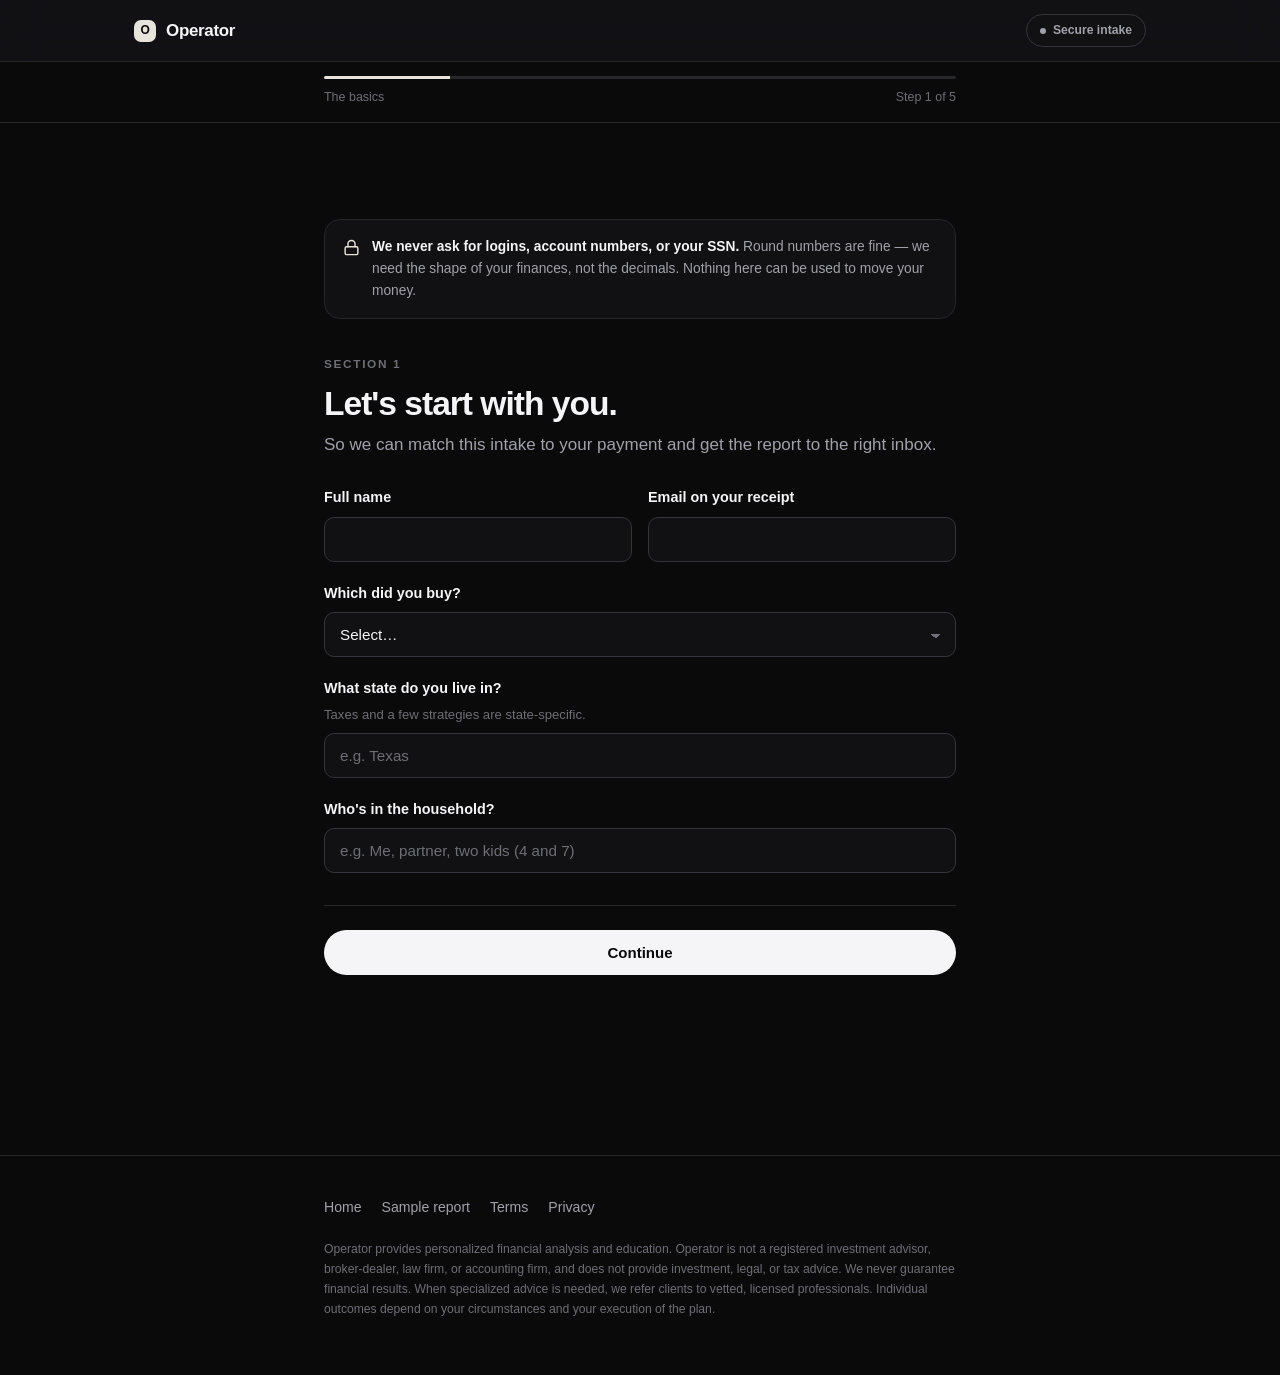
==== intake.html @ d5944fd0 "Add the full money path: checkout, intake, fulfillment template, legal The marketing page could not " ====
<!DOCTYPE html>
<html lang="en">
<head>
<meta charset="UTF-8" />
<meta name="viewport" content="width=device-width, initial-scale=1.0" />
<title>Your Intake — Operator</title>
<meta name="description" content="Step two: tell us your numbers. About 15 minutes, and you never need a login or an account number." />
<meta name="robots" content="noindex" />
<link rel="stylesheet" href="assets/site.css" />
<script src="config.js"></script>
<style>
  .progress { position: sticky; top: 53px; z-index: 40; background: var(--bg); border-bottom: 1px solid var(--border); padding: 14px 0; }
  .progress-inner { max-width: 680px; margin: 0 auto; padding: 0 24px; }
  .progress-track { height: 3px; background: var(--border); border-radius: 2px; overflow: hidden; }
  .progress-fill { height: 100%; background: var(--accent); width: 20%; transition: width 0.3s ease; }
  .progress-label { display: flex; justify-content: space-between; font-size: 0.78rem; color: var(--text-tertiary); margin-top: 9px; }
  .sec { display: none; }
  .sec.active { display: block; animation: fade 0.25s ease; }
  @keyframes fade { from { opacity: 0; transform: translateY(6px); } to { opacity: 1; transform: none; } }
  .sec-head { margin-bottom: 28px; }
  .sec-head h2 { margin: 8px 0 8px; }
  .nav-btns { display: flex; gap: 12px; margin-top: 32px; padding-top: 24px; border-top: 1px solid var(--border); }
  .nav-btns .btn { flex: 1; }
  .safe-note { display: flex; gap: 12px; padding: 16px 18px; background: var(--bg-raised); border: 1px solid var(--border); border-radius: var(--radius-md); font-size: 0.86rem; color: var(--text-secondary); line-height: 1.6; margin-bottom: 30px; }
  .safe-note svg { width: 17px; height: 17px; color: var(--accent); flex-shrink: 0; margin-top: 3px; }
  .money-in { position: relative; }
  .money-in span { position: absolute; left: 15px; top: 50%; transform: translateY(-50%); color: var(--text-tertiary); font-size: 0.95rem; pointer-events: none; }
  .money-in input { padding-left: 30px; }
  .repeat-row { display: grid; gap: 10px; grid-template-columns: 1fr; padding: 16px; border: 1px solid var(--border); border-radius: var(--radius-sm); margin-bottom: 12px; background: var(--bg-raised); }
  @media (min-width: 620px) { .repeat-row { grid-template-columns: 2fr 1fr 1fr 1fr; align-items: end; } }
  .repeat-row label { font-size: 0.76rem; color: var(--text-tertiary); margin-bottom: 5px; }
  .link-btn { background: none; border: 0; color: var(--accent); font-family: inherit; font-size: 0.87rem; cursor: pointer; padding: 6px 0; text-decoration: underline; text-underline-offset: 3px; }
  .done-panel { display: none; text-align: center; padding: 20px 0; }
  .done-panel.show { display: block; }
  .copy-box { text-align: left; background: var(--bg-raised); border: 1px solid var(--border); border-radius: var(--radius-sm); padding: 16px; font-family: ui-monospace, SFMono-Regular, Menlo, monospace; font-size: 0.78rem; color: var(--text-secondary); white-space: pre-wrap; max-height: 260px; overflow-y: auto; margin: 20px 0; line-height: 1.7; }
</style>
</head>
<body>

<nav class="nav">
  <div class="nav-inner">
    <a class="logo" href="index.html"><span class="logo-mark">O</span> <span data-brand>Operator</span></a>
    <span class="tag"><span class="dot"></span> Secure intake</span>
  </div>
</nav>

<div class="progress">
  <div class="progress-inner">
    <div class="progress-track"><div class="progress-fill" id="bar"></div></div>
    <div class="progress-label"><span id="step-name">The basics</span><span id="step-count">Step 1 of 5</span></div>
  </div>
</div>

<div class="page">
<div class="container narrow">

  <div id="form-wrap">
  <div class="safe-note">
    <svg viewBox="0 0 24 24" fill="none" stroke="currentColor" stroke-width="2" stroke-linecap="round" stroke-linejoin="round"><rect x="3" y="11" width="18" height="11" rx="2"/><path d="M7 11V7a5 5 0 0 1 10 0v4"/></svg>
    <div><strong style="color:var(--text)">We never ask for logins, account numbers, or your SSN.</strong> Round numbers are fine — we need the shape of your finances, not the decimals. Nothing here can be used to move your money.</div>
  </div>

  <form id="intake">

    <!-- ========== 1 ========== -->
    <section class="sec active" data-name="The basics">
      <div class="sec-head">
        <span class="eyebrow">Section 1</span>
        <h2>Let's start with you.</h2>
        <p>So we can match this intake to your payment and get the report to the right inbox.</p>
      </div>
      <div class="field-row two">
        <div class="field"><label for="name">Full name</label><input type="text" id="name" name="name" required autocomplete="name" /></div>
        <div class="field"><label for="email">Email on your receipt</label><input type="email" id="email" name="email" required autocomplete="email" /></div>
      </div>
      <div class="field">
        <label for="plan">Which did you buy?</label>
        <select id="plan" name="plan" required>
          <option value="">Select…</option>
          <option value="The Snapshot">The Snapshot</option>
          <option value="The Full Reset">The Full Reset</option>
          <option value="Reset + Review">Reset + Review</option>
        </select>
      </div>
      <div class="field">
        <label for="state">What state do you live in?</label>
        <div class="hint">Taxes and a few strategies are state-specific.</div>
        <input type="text" id="state" name="state" placeholder="e.g. Texas" />
      </div>
      <div class="field">
        <label for="household">Who's in the household?</label>
        <input type="text" id="household" name="household" placeholder="e.g. Me, partner, two kids (4 and 7)" />
      </div>
    </section>

    <!-- ========== 2 ========== -->
    <section class="sec" data-name="Money in">
      <div class="sec-head">
        <span class="eyebrow">Section 2</span>
        <h2>What comes in.</h2>
        <p>Monthly, after taxes — what actually lands in your account.</p>
      </div>
      <div class="field-row two">
        <div class="field">
          <label for="income">Your take-home, per month</label>
          <div class="money-in"><span>$</span><input type="number" id="income" name="income_monthly" min="0" step="50" required /></div>
        </div>
        <div class="field">
          <label for="income2">Partner / second income</label>
          <div class="money-in"><span>$</span><input type="number" id="income2" name="income_partner" min="0" step="50" placeholder="0" /></div>
        </div>
      </div>
      <div class="field">
        <label for="income_other">Anything irregular?</label>
        <div class="hint">Side work, bonuses, commissions, tax refunds, seasonal swings. Roughly how much and how often.</div>
        <textarea id="income_other" name="income_other" placeholder="e.g. ~$4,000 bonus each March; freelance $300–900 some months"></textarea>
      </div>
      <div class="field">
        <label for="income_stability">How steady is it?</label>
        <select id="income_stability" name="income_stability">
          <option value="">Select…</option>
          <option>Same every month — salaried</option>
          <option>Mostly steady, small swings</option>
          <option>Varies a lot month to month</option>
          <option>Unpredictable / between things right now</option>
        </select>
      </div>
    </section>

    <!-- ========== 3 ========== -->
    <section class="sec" data-name="Money out">
      <div class="sec-head">
        <span class="eyebrow">Section 3</span>
        <h2>What goes out.</h2>
        <p>Estimates are fine. If you're unsure, guess high — we'd rather find good news later.</p>
      </div>
      <div class="field-row two">
        <div class="field"><label for="housing">Rent or mortgage</label><div class="money-in"><span>$</span><input type="number" id="housing" name="cost_housing" min="0" step="25" required /></div></div>
        <div class="field"><label for="utilities">Utilities &amp; phone/internet</label><div class="money-in"><span>$</span><input type="number" id="utilities" name="cost_utilities" min="0" step="10" /></div></div>
      </div>
      <div class="field-row two">
        <div class="field"><label for="food">Groceries &amp; eating out</label><div class="money-in"><span>$</span><input type="number" id="food" name="cost_food" min="0" step="25" /></div></div>
        <div class="field"><label for="transport">Car, gas, transit, insurance</label><div class="money-in"><span>$</span><input type="number" id="transport" name="cost_transport" min="0" step="25" /></div></div>
      </div>
      <div class="field-row two">
        <div class="field"><label for="insurance">Health &amp; other insurance</label><div class="money-in"><span>$</span><input type="number" id="insurance" name="cost_insurance" min="0" step="10" /></div></div>
        <div class="field"><label for="childcare">Childcare / tuition / support</label><div class="money-in"><span>$</span><input type="number" id="childcare" name="cost_childcare" min="0" step="25" placeholder="0" /></div></div>
      </div>
      <div class="field">
        <label for="subs">Subscriptions &amp; everything else</label>
        <div class="hint">Streaming, gym, apps, pets, haircuts, gifts — the stuff that quietly adds up.</div>
        <div class="money-in"><span>$</span><input type="number" id="subs" name="cost_other" min="0" step="10" /></div>
      </div>
      <div class="field">
        <label for="leak">Where does money disappear that annoys you?</label>
        <textarea id="leak" name="spending_leak" placeholder="Be honest — this is the most useful answer on the page."></textarea>
      </div>
    </section>

    <!-- ========== 4 ========== -->
    <section class="sec" data-name="What you owe & own">
      <div class="sec-head">
        <span class="eyebrow">Section 4</span>
        <h2>What you owe, and what you've got.</h2>
        <p>The debt list drives your payoff sequence, so take a minute here. Balance and rate are what matter.</p>
      </div>

      <label style="margin-bottom:10px">Debts</label>
      <div class="hint">Credit cards, student loans, car, medical, personal, buy-now-pay-later, money owed to family.</div>
      <div id="debts"></div>
      <button type="button" class="link-btn" id="add-debt">+ Add another debt</button>

      <hr class="divider" />

      <div class="field-row two">
        <div class="field"><label for="cash">Cash in checking + savings</label><div class="money-in"><span>$</span><input type="number" id="cash" name="asset_cash" min="0" step="100" required /></div></div>
        <div class="field"><label for="retirement">Retirement accounts (total)</label><div class="money-in"><span>$</span><input type="number" id="retirement" name="asset_retirement" min="0" step="100" placeholder="0" /></div></div>
      </div>
      <div class="field-row two">
        <div class="field"><label for="invest">Brokerage / crypto / other investments</label><div class="money-in"><span>$</span><input type="number" id="invest" name="asset_invest" min="0" step="100" placeholder="0" /></div></div>
        <div class="field"><label for="property">Home or property equity</label><div class="money-in"><span>$</span><input type="number" id="property" name="asset_property" min="0" step="1000" placeholder="0" /></div></div>
      </div>
      <div class="field">
        <label for="employer_match">Does an employer match retirement contributions?</label>
        <select id="employer_match" name="employer_match">
          <option value="">Select…</option>
          <option>Yes — and I'm getting the full match</option>
          <option>Yes — but I'm not sure I'm getting all of it</option>
          <option>Yes — and I'm not contributing</option>
          <option>No match offered</option>
          <option>I don't know</option>
        </select>
      </div>
      <div class="field">
        <label for="credit">Credit score, if you know it</label>
        <input type="text" id="credit" name="credit_score" placeholder="e.g. 690, or 'no idea'" />
      </div>
    </section>

    <!-- ========== 5 ========== -->
    <section class="sec" data-name="Where you're going">
      <div class="sec-head">
        <span class="eyebrow">Section 5</span>
        <h2>What are we aiming at?</h2>
        <p>This is the part that turns a spreadsheet into a plan. Say more than you think you need to.</p>
      </div>
      <div class="field">
        <label>What's the next 12 months supposed to look like?</label>
        <div class="hint">Pick everything that applies.</div>
        <fieldset>
          <label class="choice"><input type="checkbox" name="goals" value="Get out of debt" /><span>Get out from under the debt</span></label>
          <label class="choice"><input type="checkbox" name="goals" value="Buy a home" /><span>Buy a home</span></label>
          <label class="choice"><input type="checkbox" name="goals" value="Build emergency savings" /><span>Build a real emergency fund</span></label>
          <label class="choice"><input type="checkbox" name="goals" value="Start investing" /><span>Actually start investing</span></label>
          <label class="choice"><input type="checkbox" name="goals" value="Start or grow a business" /><span>Start or grow a business</span></label>
          <label class="choice"><input type="checkbox" name="goals" value="Stop living paycheck to paycheck" /><span>Stop living paycheck to paycheck</span></label>
          <label class="choice"><input type="checkbox" name="goals" value="Raise income" /><span>Raise my income</span></label>
          <label class="choice"><input type="checkbox" name="goals" value="Fix my credit" /><span>Fix my credit</span></label>
        </fieldset>
      </div>
      <div class="field">
        <label for="big_question">If you could get one question answered perfectly, what is it?</label>
        <div class="hint">This becomes the headline of your report.</div>
        <textarea id="big_question" name="big_question" required placeholder="e.g. Should I throw everything at the credit cards or save for a down payment first?"></textarea>
      </div>
      <div class="field">
        <label for="deadline">Anything with a date on it?</label>
        <textarea id="deadline" name="deadlines" placeholder="Lease ends in May, baby due in August, car is dying, promotion decision in Q2…"></textarea>
      </div>
      <div class="field">
        <label for="tried">What have you already tried that didn't stick?</label>
        <textarea id="tried" name="tried" placeholder="Budgeting apps, spreadsheets, consolidation, a advisor who wanted to sell you something…"></textarea>
      </div>
      <div class="field">
        <label for="anything">Anything else we should know?</label>
        <div class="hint">Health situations, family obligations, a business, an inheritance, a divorce, a lawsuit — context changes the plan.</div>
        <textarea id="anything" name="anything_else"></textarea>
      </div>
      <label class="choice" style="margin-top:8px">
        <input type="checkbox" name="consent" required />
        <span>I understand <span data-brand>Operator</span> provides financial analysis and education, not registered investment, legal, or tax advice, and that I'm responsible for my own decisions. <a href="legal.html" target="_blank" style="color:var(--accent)">Terms</a>.</span>
      </label>
    </section>

    <div class="nav-btns">
      <button type="button" class="btn btn-secondary" id="back" style="display:none">Back</button>
      <button type="button" class="btn btn-primary" id="next">Continue</button>
      <button type="submit" class="btn btn-primary" id="submit" style="display:none">Send it in</button>
    </div>
  </form>
  </div>

  <div class="done-panel" id="done">
    <div class="tag accent" style="margin-bottom:20px"><span class="dot"></span> Received</div>
    <h2>That's everything we need.</h2>
    <p style="margin-top:12px" id="done-copy">Your report is in the queue. You'll get it by email — check your spam folder once, just in case.</p>
    <div id="fallback" style="display:none">
      <p class="muted" style="margin-top:24px">Automatic delivery isn't switched on yet, so copy the summary below and email it to <a href="#" id="fallback-email" style="color:var(--accent)"></a>.</p>
      <div class="copy-box" id="summary"></div>
      <button class="btn btn-primary" id="copy-btn" type="button">Copy my answers</button>
    </div>
    <p style="margin-top:28px"><a href="index.html" class="btn btn-secondary">Back to the site</a></p>
  </div>

</div>
</div>

<footer>
  <div class="container narrow">
    <div class="foot-links">
      <a href="index.html">Home</a><a href="sample-report.html">Sample report</a><a href="legal.html">Terms</a><a href="legal.html#privacy">Privacy</a>
    </div>
    <p class="disclaimer" data-disclaimer></p>
  </div>
</footer>

<script src="assets/site.js"></script>
<script>
(function () {
  var cfg = window.OPERATOR_CONFIG || {};
  var secs = Array.prototype.slice.call(document.querySelectorAll(".sec"));
  var i = 0;
  var bar = document.getElementById("bar");
  var back = document.getElementById("back"), next = document.getElementById("next"), submit = document.getElementById("submit");
  var form = document.getElementById("intake");

  /* ---- debt rows ---- */
  var debts = document.getElementById("debts"), n = 0;
  function addDebt() {
    n++;
    var d = document.createElement("div");
    d.className = "repeat-row";
    d.innerHTML =
      '<div><label>What is it?</label><input type="text" name="debt_' + n + '_name" placeholder="Chase card" /></div>' +
      '<div><label>Balance</label><input type="number" name="debt_' + n + '_balance" min="0" step="50" placeholder="0" /></div>' +
      '<div><label>Rate %</label><input type="number" name="debt_' + n + '_rate" min="0" step="0.1" placeholder="0" /></div>' +
      '<div><label>Min / mo</label><input type="number" name="debt_' + n + '_min" min="0" step="5" placeholder="0" /></div>';
    debts.appendChild(d);
  }
  addDebt(); addDebt(); addDebt();
  document.getElementById("add-debt").addEventListener("click", addDebt);

  /* ---- stepper ---- */
  function show(k) {
    secs[i].classList.remove("active");
    i = k;
    secs[i].classList.add("active");
    bar.style.width = ((i + 1) / secs.length * 100) + "%";
    document.getElementById("step-name").textContent = secs[i].getAttribute("data-name");
    document.getElementById("step-count").textContent = "Step " + (i + 1) + " of " + secs.length;
    back.style.display = i === 0 ? "none" : "";
    next.style.display = i === secs.length - 1 ? "none" : "";
    submit.style.display = i === secs.length - 1 ? "" : "none";
    window.scrollTo({ top: 0, behavior: "smooth" });
    save();
  }
  function valid() {
    var ok = true;
    secs[i].querySelectorAll("[required]").forEach(function (el) {
      if (!el.checkValidity()) { if (ok) el.reportValidity(); ok = false; }
    });
    return ok;
  }
  next.addEventListener("click", function () { if (valid()) show(i + 1); });
  back.addEventListener("click", function () { show(i - 1); });
  bar.style.width = (1 / secs.length * 100) + "%";
  document.getElementById("step-count").textContent = "Step 1 of " + secs.length;

  /* ---- don't lose a half-filled intake ---- */
  var KEY = "operator_intake_v1";
  function save() {
    try {
      var o = {};
      new FormData(form).forEach(function (v, k) { o[k] = o[k] ? o[k] + ", " + v : v; });
      localStorage.setItem(KEY, JSON.stringify(o));
    } catch (e) {}
  }
  function restore() {
    try {
      var o = JSON.parse(localStorage.getItem(KEY) || "{}");
      Object.keys(o).forEach(function (k) {
        var el = form.elements[k];
        if (!el) return;
        if (el.type === "checkbox" || el.length) return;
        el.value = o[k];
      });
    } catch (e) {}
  }
  restore();
  form.addEventListener("input", save);

  /* ---- readable summary (fallback + your own inbox) ---- */
  function summarize() {
    var o = {};
    new FormData(form).forEach(function (v, k) { if (v !== "") o[k] = o[k] ? o[k] + ", " + v : v; });
    var lines = ["OPERATOR INTAKE — " + (o.name || "unnamed"), "Submitted " + new Date().toLocaleString(), ""];
    Object.keys(o).forEach(function (k) {
      if (k === "consent") return;
      lines.push(k.replace(/_/g, " ").replace(/\b\w/g, function (c) { return c.toUpperCase(); }) + ": " + o[k]);
    });
    return { text: lines.join("\n"), data: o };
  }

  form.addEventListener("submit", function (e) {
    e.preventDefault();
    if (!valid()) return;
    var s = summarize();
    var endpoint = cfg.intakeFormEndpoint || cfg.emailFormEndpoint;
    submit.disabled = true;
    submit.textContent = "Sending…";

    function finish(sent) {
      try { localStorage.removeItem(KEY); } catch (er) {}
      document.getElementById("form-wrap").style.display = "none";
      document.querySelector(".progress").style.display = "none";
      document.getElementById("done").classList.add("show");
      if (!sent) {
        var mail = cfg.contactEmail || "";
        document.getElementById("fallback").style.display = "block";
        document.getElementById("summary").textContent = s.text;
        var a = document.getElementById("fallback-email");
        a.textContent = mail;
        a.href = "mailto:" + mail + "?subject=" + encodeURIComponent("Operator intake — " + (s.data.name || "")) + "&body=" + encodeURIComponent(s.text);
      } else {
        var t = (cfg.turnaround || {});
        var days = s.data.plan === "The Snapshot" ? (t.snapshot || "2 business days") : (t.fullReset || "5 business days");
        document.getElementById("done-copy").textContent =
          "Your report is being built now. Expect it within " + days + ", by email. Check your spam folder once, just in case.";
      }
      window.scrollTo({ top: 0, behavior: "smooth" });
    }

    if (endpoint) {
      var payload = s.data;
      payload._summary = s.text;
      payload._subject = "Operator intake — " + (s.data.name || "new client");
      fetch(endpoint, {
        method: "POST",
        headers: { "Accept": "application/json", "Content-Type": "application/json" },
        body: JSON.stringify(payload)
      }).then(function (r) { finish(r.ok); }).catch(function () { finish(false); });
    } else {
      finish(false);
    }
  });

  document.getElementById("copy-btn").addEventListener("click", function () {
    var t = document.getElementById("summary").textContent;
    var btn = this;
    function ok() { btn.textContent = "Copied"; setTimeout(function () { btn.textContent = "Copy my answers"; }, 2000); }
    if (navigator.clipboard) { navigator.clipboard.writeText(t).then(ok, ok); }
    else {
      var ta = document.createElement("textarea");
      ta.value = t; document.body.appendChild(ta); ta.select();
      try { document.execCommand("copy"); } catch (e) {}
      document.body.removeChild(ta); ok();
    }
  });
})();
</script>
</body>
</html>
---- assets/site.css ----
/* ============================================================================
   OPERATOR — shared stylesheet for the sub-pages
   (index.html and mvp.html stay self-contained on purpose; these tokens are
   copied from them verbatim so every page reads as one product.)
   ========================================================================== */
:root {
  --bg: #0A0A0B;
  --bg-raised: #111113;
  --bg-card: #16161A;
  --border: #26262B;
  --border-strong: #34343B;
  --text: #F5F5F7;
  --text-secondary: #A1A1AA;
  --text-tertiary: #6E6E76;
  --accent: #E8E4DC;
  --positive: #7FB88A;
  --warn: #D9B86C;
  --radius-lg: 24px;
  --radius-md: 16px;
  --radius-sm: 10px;
  --radius-pill: 999px;
}
* { margin: 0; padding: 0; box-sizing: border-box; }
html { scroll-behavior: smooth; -webkit-text-size-adjust: 100%; }
body {
  background: var(--bg);
  color: var(--text);
  font-family: "Inter", -apple-system, BlinkMacSystemFont, "SF Pro Display", "Segoe UI", Roboto, sans-serif;
  font-size: 17px;
  line-height: 1.6;
  -webkit-font-smoothing: antialiased;
  overflow-x: hidden;
}
::selection { background: var(--accent); color: var(--bg); }
h1, h2, h3, h4 { font-weight: 600; letter-spacing: -0.03em; line-height: 1.15; }
h1 { font-size: clamp(2rem, 6vw, 3.25rem); }
h2 { font-size: clamp(1.5rem, 4vw, 2.1rem); }
h3 { font-size: 1.1rem; }
a { color: inherit; }
p { color: var(--text-secondary); }

.container { width: 100%; max-width: 880px; margin: 0 auto; padding: 0 24px; }
.container.narrow { max-width: 680px; }
.container.wide { max-width: 1060px; }

/* --- nav ------------------------------------------------------------------ */
.nav {
  position: sticky; top: 0; z-index: 50;
  background: rgba(22, 22, 26, 0.72);
  backdrop-filter: blur(20px); -webkit-backdrop-filter: blur(20px);
  border-bottom: 1px solid var(--border);
}
.nav-inner {
  max-width: 1060px; margin: 0 auto; padding: 14px 24px;
  display: flex; align-items: center; justify-content: space-between; gap: 16px;
}
.logo { display: flex; align-items: center; gap: 10px; font-weight: 600; letter-spacing: -0.02em; text-decoration: none; }
.logo-mark {
  width: 22px; height: 22px; border-radius: 7px;
  background: var(--accent); color: var(--bg);
  display: grid; place-items: center; font-size: 12px; font-weight: 700;
}

/* --- buttons -------------------------------------------------------------- */
.btn {
  display: inline-flex; align-items: center; justify-content: center; gap: 8px;
  padding: 13px 26px; border-radius: var(--radius-pill);
  font-size: 0.94rem; font-weight: 550; text-decoration: none;
  border: 1px solid transparent; cursor: pointer; font-family: inherit;
  transition: opacity 0.15s ease, transform 0.1s ease, background 0.15s ease;
}
.btn:active { transform: scale(0.98); }
.btn-primary { background: var(--text); color: var(--bg); }
.btn-primary:hover { opacity: 0.88; }
.btn-secondary { background: transparent; color: var(--text); border-color: var(--border-strong); }
.btn-secondary:hover { background: var(--bg-card); }
.btn-compact { padding: 9px 18px; font-size: 0.86rem; }
.btn:disabled { opacity: 0.45; cursor: not-allowed; }

/* --- surfaces ------------------------------------------------------------- */
.card {
  background: var(--bg-card); border: 1px solid var(--border);
  border-radius: var(--radius-lg); padding: 28px;
}
.card.flush { padding: 0; overflow: hidden; }
.eyebrow {
  display: inline-block; font-size: 0.74rem; font-weight: 600;
  letter-spacing: 0.14em; text-transform: uppercase; color: var(--text-tertiary);
}
.tag {
  display: inline-flex; align-items: center; gap: 7px;
  padding: 6px 13px; border-radius: var(--radius-pill);
  border: 1px solid var(--border-strong); background: var(--bg-raised);
  font-size: 0.76rem; font-weight: 550; color: var(--text-secondary);
}
.tag.accent { border-color: var(--accent); color: var(--accent); }
.tag .dot { width: 6px; height: 6px; border-radius: 50%; background: currentColor; }

.page { padding: clamp(48px, 9vw, 96px) 0 clamp(64px, 10vw, 120px); }
.stack { display: grid; gap: 18px; }
.stack-lg { display: grid; gap: 36px; }
.divider { height: 1px; background: var(--border); border: 0; margin: 36px 0; }
.muted { color: var(--text-tertiary); font-size: 0.86rem; }
.center { text-align: center; }

/* --- forms ---------------------------------------------------------------- */
label { display: block; font-size: 0.9rem; font-weight: 550; color: var(--text); margin-bottom: 7px; }
.hint { font-size: 0.82rem; color: var(--text-tertiary); margin: -2px 0 9px; line-height: 1.5; }
input[type="text"], input[type="email"], input[type="number"], input[type="tel"], select, textarea {
  width: 100%; padding: 13px 15px; font-family: inherit; font-size: 0.95rem;
  background: var(--bg-raised); color: var(--text);
  border: 1px solid var(--border-strong); border-radius: var(--radius-sm);
  transition: border-color 0.15s ease;
}
input:focus, select:focus, textarea:focus { outline: none; border-color: var(--accent); }
input::placeholder, textarea::placeholder { color: var(--text-tertiary); }
textarea { min-height: 96px; resize: vertical; line-height: 1.6; }
select { appearance: none; background-image: linear-gradient(45deg, transparent 50%, var(--text-tertiary) 50%), linear-gradient(135deg, var(--text-tertiary) 50%, transparent 50%); background-position: calc(100% - 19px) 21px, calc(100% - 14px) 21px; background-size: 5px 5px, 5px 5px; background-repeat: no-repeat; }
.field { margin-bottom: 20px; }
.field-row { display: grid; gap: 16px; }
@media (min-width: 620px) { .field-row.two { grid-template-columns: 1fr 1fr; } }
fieldset { border: 0; }
.choice { display: flex; align-items: flex-start; gap: 11px; padding: 12px 14px; border: 1px solid var(--border-strong); border-radius: var(--radius-sm); background: var(--bg-raised); cursor: pointer; margin-bottom: 9px; }
.choice:hover { border-color: var(--text-tertiary); }
.choice input { margin-top: 4px; accent-color: var(--accent); flex-shrink: 0; }
.choice span { font-size: 0.92rem; color: var(--text-secondary); }
.choice input:checked ~ span { color: var(--text); }

/* --- misc ----------------------------------------------------------------- */
.checklist { display: grid; gap: 13px; list-style: none; }
.checklist li { display: flex; gap: 12px; align-items: flex-start; font-size: 0.94rem; color: var(--text-secondary); }
.checklist svg { width: 15px; height: 15px; color: var(--accent); flex-shrink: 0; margin-top: 5px; }
.steps { counter-reset: s; display: grid; gap: 20px; }
.step { display: flex; gap: 16px; align-items: flex-start; }
.step-n {
  flex-shrink: 0; width: 28px; height: 28px; border-radius: 50%;
  border: 1px solid var(--border-strong); background: var(--bg-raised);
  display: grid; place-items: center; font-size: 0.8rem; font-weight: 600; color: var(--text-secondary);
}
.step.done .step-n { background: var(--accent); color: var(--bg); border-color: var(--accent); }

table { width: 100%; border-collapse: collapse; font-size: 0.92rem; }
th, td { text-align: left; padding: 13px 16px; border-bottom: 1px solid var(--border); }
th { font-size: 0.76rem; letter-spacing: 0.1em; text-transform: uppercase; color: var(--text-tertiary); font-weight: 600; }
td { color: var(--text-secondary); }
tr:last-child td { border-bottom: 0; }
.table-scroll { overflow-x: auto; -webkit-overflow-scrolling: touch; }

footer { border-top: 1px solid var(--border); padding: 40px 0 56px; margin-top: 60px; }
.foot-links { display: flex; flex-wrap: wrap; gap: 20px; font-size: 0.88rem; margin-bottom: 20px; }
.foot-links a { color: var(--text-secondary); text-decoration: none; }
.foot-links a:hover { color: var(--text); }
.disclaimer { font-size: 0.76rem; color: var(--text-tertiary); line-height: 1.65; max-width: 780px; }
.copyright { font-size: 0.78rem; color: var(--text-tertiary); margin-top: 18px; }

@media print {
  body { background: #fff; color: #111; }
  .nav, footer, .no-print { display: none !important; }
  .card { border-color: #ddd; background: #fff; page-break-inside: avoid; }
  p, td, .checklist li { color: #333; }
}
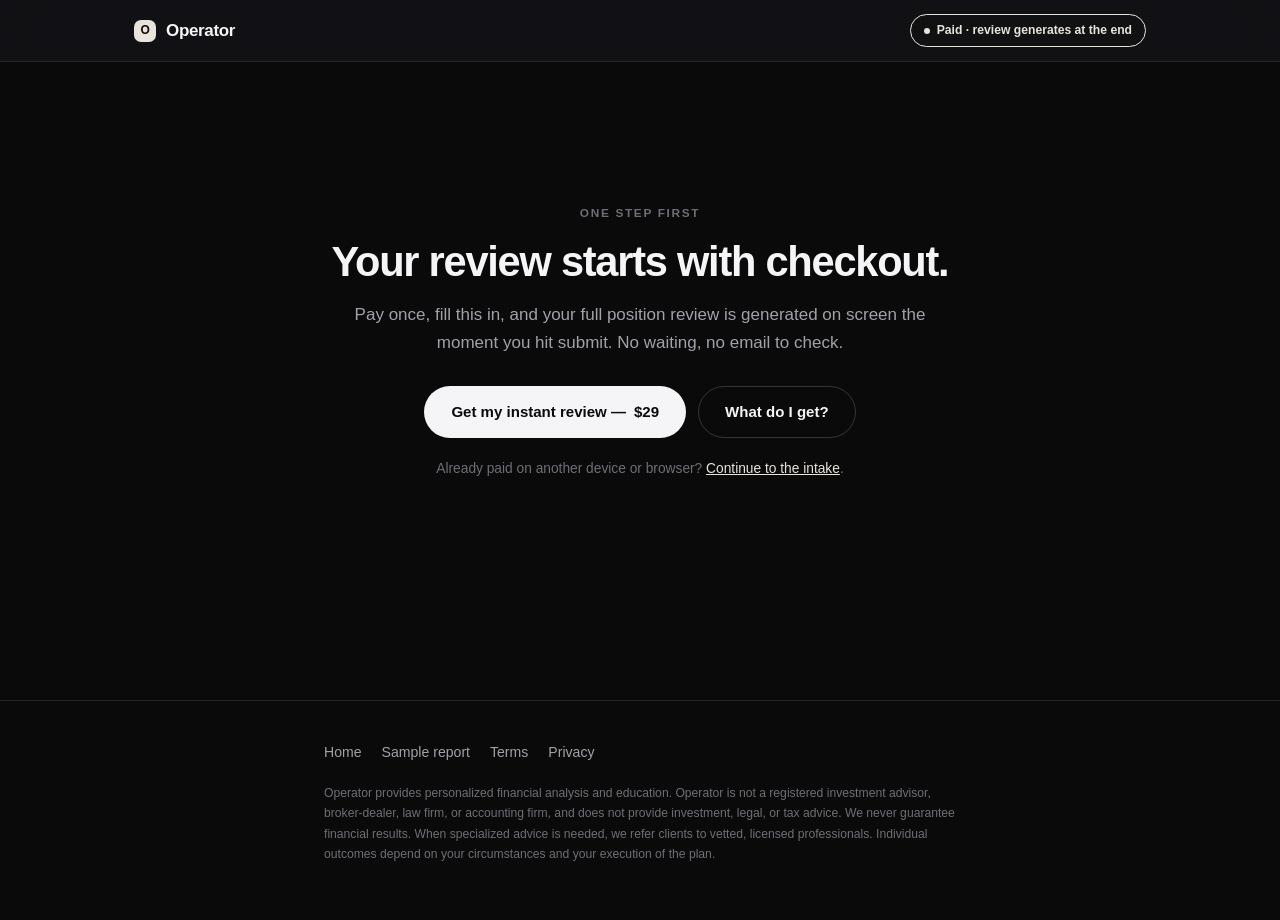
==== commit b6ed3add: "Restructure as pay-first instant review with human-review upgrade Replaces the three-tier "pay, wait" ====
--- a/intake.html
+++ b/intake.html
@@ -4,7 +4,7 @@
 <meta charset="UTF-8" />
 <meta name="viewport" content="width=device-width, initial-scale=1.0" />
 <title>Your Intake — Operator</title>
-<meta name="description" content="Step two: tell us your numbers. About 15 minutes, and you never need a login or an account number." />
+<meta name="description" content="Ten minutes of numbers, and your review is generated the moment you finish." />
 <meta name="robots" content="noindex" />
 <link rel="stylesheet" href="assets/site.css" />
 <script src="config.js"></script>
@@ -40,7 +40,7 @@
 <nav class="nav">
   <div class="nav-inner">
     <a class="logo" href="index.html"><span class="logo-mark">O</span> <span data-brand>Operator</span></a>
-    <span class="tag"><span class="dot"></span> Secure intake</span>
+    <span class="tag accent"><span class="dot"></span> Paid · review generates at the end</span>
   </div>
 </nav>
 
@@ -54,7 +54,23 @@
 <div class="page">
 <div class="container narrow">
 
-  <div id="form-wrap">
+  <!-- Shown when we have no record of a payment in this browser. This is a
+     courtesy gate, not access control — see LAUNCH.md for the server-side
+     verification upgrade. It stops honest confusion, not a determined user. -->
+<div id="paywall" style="display:none">
+  <div class="gate-wrap" style="text-align:center; padding:40px 0">
+    <span class="eyebrow">One step first</span>
+    <h1 style="margin-top:12px; font-size:clamp(1.8rem,5vw,2.6rem)">Your review starts with checkout.</h1>
+    <p style="margin-top:16px">Pay once, fill this in, and your full position review is generated on screen the moment you hit submit. No waiting, no email to check.</p>
+    <div style="display:flex; gap:12px; justify-content:center; flex-wrap:wrap; margin-top:30px">
+      <a href="#" class="btn btn-primary" data-checkout="instant">Get my instant review — <span data-price="instant">$29</span></a>
+      <a href="index.html" class="btn btn-secondary">What do I get?</a>
+    </div>
+    <p class="muted" style="margin-top:20px">Already paid on another device or browser? <a href="#" id="already-paid" style="color:var(--accent)">Continue to the intake</a>.</p>
+  </div>
+</div>
+
+<div id="form-wrap" style="display:none">
   <div class="safe-note">
     <svg viewBox="0 0 24 24" fill="none" stroke="currentColor" stroke-width="2" stroke-linecap="round" stroke-linejoin="round"><rect x="3" y="11" width="18" height="11" rx="2"/><path d="M7 11V7a5 5 0 0 1 10 0v4"/></svg>
     <div><strong style="color:var(--text)">We never ask for logins, account numbers, or your SSN.</strong> Round numbers are fine — we need the shape of your finances, not the decimals. Nothing here can be used to move your money.</div>
@@ -74,15 +90,6 @@
         <div class="field"><label for="email">Email on your receipt</label><input type="email" id="email" name="email" required autocomplete="email" /></div>
       </div>
       <div class="field">
-        <label for="plan">Which did you buy?</label>
-        <select id="plan" name="plan" required>
-          <option value="">Select…</option>
-          <option value="The Snapshot">The Snapshot</option>
-          <option value="The Full Reset">The Full Reset</option>
-          <option value="Reset + Review">Reset + Review</option>
-        </select>
-      </div>
-      <div class="field">
         <label for="state">What state do you live in?</label>
         <div class="hint">Taxes and a few strategies are state-specific.</div>
         <input type="text" id="state" name="state" placeholder="e.g. Texas" />
@@ -103,17 +110,22 @@
       <div class="field-row two">
         <div class="field">
           <label for="income">Your take-home, per month</label>
-          <div class="money-in"><span>$</span><input type="number" id="income" name="income_monthly" min="0" step="50" required /></div>
+          <div class="money-in"><span>$</span><input type="number" id="income" name="income_monthly" min="0" step="any" required /></div>
         </div>
         <div class="field">
           <label for="income2">Partner / second income</label>
-          <div class="money-in"><span>$</span><input type="number" id="income2" name="income_partner" min="0" step="50" placeholder="0" /></div>
+          <div class="money-in"><span>$</span><input type="number" id="income2" name="income_partner" min="0" step="any" placeholder="0" /></div>
         </div>
       </div>
       <div class="field">
         <label for="income_other">Anything irregular?</label>
         <div class="hint">Side work, bonuses, commissions, tax refunds, seasonal swings. Roughly how much and how often.</div>
         <textarea id="income_other" name="income_other" placeholder="e.g. ~$4,000 bonus each March; freelance $300–900 some months"></textarea>
+      </div>
+      <div class="field">
+        <label for="gross">Combined <em>gross</em> household income, per year</label>
+        <div class="hint">Before tax — the number on your offer letter. We need it to check whether you're leaving employer retirement match on the table, which is usually the single most valuable thing in the report.</div>
+        <div class="money-in"><span>$</span><input type="number" id="gross" name="income_gross_annual" min="0" step="any" placeholder="0" /></div>
       </div>
       <div class="field">
         <label for="income_stability">How steady is it?</label>
@@ -135,21 +147,26 @@
         <p>Estimates are fine. If you're unsure, guess high — we'd rather find good news later.</p>
       </div>
       <div class="field-row two">
-        <div class="field"><label for="housing">Rent or mortgage</label><div class="money-in"><span>$</span><input type="number" id="housing" name="cost_housing" min="0" step="25" required /></div></div>
-        <div class="field"><label for="utilities">Utilities &amp; phone/internet</label><div class="money-in"><span>$</span><input type="number" id="utilities" name="cost_utilities" min="0" step="10" /></div></div>
-      </div>
-      <div class="field-row two">
-        <div class="field"><label for="food">Groceries &amp; eating out</label><div class="money-in"><span>$</span><input type="number" id="food" name="cost_food" min="0" step="25" /></div></div>
-        <div class="field"><label for="transport">Car, gas, transit, insurance</label><div class="money-in"><span>$</span><input type="number" id="transport" name="cost_transport" min="0" step="25" /></div></div>
-      </div>
-      <div class="field-row two">
-        <div class="field"><label for="insurance">Health &amp; other insurance</label><div class="money-in"><span>$</span><input type="number" id="insurance" name="cost_insurance" min="0" step="10" /></div></div>
-        <div class="field"><label for="childcare">Childcare / tuition / support</label><div class="money-in"><span>$</span><input type="number" id="childcare" name="cost_childcare" min="0" step="25" placeholder="0" /></div></div>
+        <div class="field"><label for="housing">Rent or mortgage</label><div class="money-in"><span>$</span><input type="number" id="housing" name="cost_housing" min="0" step="any" required /></div></div>
+        <div class="field"><label for="utilities">Utilities &amp; phone/internet</label><div class="money-in"><span>$</span><input type="number" id="utilities" name="cost_utilities" min="0" step="any" /></div></div>
+      </div>
+      <div class="field-row two">
+        <div class="field"><label for="food">Groceries &amp; eating out</label><div class="money-in"><span>$</span><input type="number" id="food" name="cost_food" min="0" step="any" /></div></div>
+        <div class="field"><label for="transport">Car, gas, transit, insurance</label><div class="money-in"><span>$</span><input type="number" id="transport" name="cost_transport" min="0" step="any" /></div></div>
+      </div>
+      <div class="field-row two">
+        <div class="field"><label for="insurance">Health &amp; other insurance</label><div class="money-in"><span>$</span><input type="number" id="insurance" name="cost_insurance" min="0" step="any" /></div></div>
+        <div class="field"><label for="childcare">Childcare / tuition / support</label><div class="money-in"><span>$</span><input type="number" id="childcare" name="cost_childcare" min="0" step="any" placeholder="0" /></div></div>
       </div>
       <div class="field">
         <label for="subs">Subscriptions &amp; everything else</label>
         <div class="hint">Streaming, gym, apps, pets, haircuts, gifts — the stuff that quietly adds up.</div>
-        <div class="money-in"><span>$</span><input type="number" id="subs" name="cost_other" min="0" step="10" /></div>
+        <div class="money-in"><span>$</span><input type="number" id="subs" name="cost_other" min="0" step="any" /></div>
+      </div>
+      <div class="field">
+        <label for="subs_unsure">Of that, how much are you <em>not sure</em> you still use?</label>
+        <div class="hint">Your honest guess at the subscriptions you couldn't name if asked. This one answer is usually the largest single thing we find.</div>
+        <div class="money-in"><span>$</span><input type="number" id="subs_unsure" name="subs_unsure" min="0" step="any" placeholder="0" /></div>
       </div>
       <div class="field">
         <label for="leak">Where does money disappear that annoys you?</label>
@@ -173,23 +190,25 @@
       <hr class="divider" />
 
       <div class="field-row two">
-        <div class="field"><label for="cash">Cash in checking + savings</label><div class="money-in"><span>$</span><input type="number" id="cash" name="asset_cash" min="0" step="100" required /></div></div>
-        <div class="field"><label for="retirement">Retirement accounts (total)</label><div class="money-in"><span>$</span><input type="number" id="retirement" name="asset_retirement" min="0" step="100" placeholder="0" /></div></div>
-      </div>
-      <div class="field-row two">
-        <div class="field"><label for="invest">Brokerage / crypto / other investments</label><div class="money-in"><span>$</span><input type="number" id="invest" name="asset_invest" min="0" step="100" placeholder="0" /></div></div>
-        <div class="field"><label for="property">Home or property equity</label><div class="money-in"><span>$</span><input type="number" id="property" name="asset_property" min="0" step="1000" placeholder="0" /></div></div>
-      </div>
-      <div class="field">
-        <label for="employer_match">Does an employer match retirement contributions?</label>
-        <select id="employer_match" name="employer_match">
-          <option value="">Select…</option>
-          <option>Yes — and I'm getting the full match</option>
-          <option>Yes — but I'm not sure I'm getting all of it</option>
-          <option>Yes — and I'm not contributing</option>
-          <option>No match offered</option>
-          <option>I don't know</option>
-        </select>
+        <div class="field"><label for="cash">Cash in checking + savings</label><div class="money-in"><span>$</span><input type="number" id="cash" name="asset_cash" min="0" step="any" required /></div></div>
+        <div class="field"><label for="retirement">Retirement accounts (total)</label><div class="money-in"><span>$</span><input type="number" id="retirement" name="asset_retirement" min="0" step="any" placeholder="0" /></div></div>
+      </div>
+      <div class="field-row two">
+        <div class="field"><label for="invest">Brokerage / crypto / other investments</label><div class="money-in"><span>$</span><input type="number" id="invest" name="asset_invest" min="0" step="any" placeholder="0" /></div></div>
+        <div class="field"><label for="property">Home or property equity</label><div class="money-in"><span>$</span><input type="number" id="property" name="asset_property" min="0" step="any" placeholder="0" /></div></div>
+      </div>
+      <div class="field">
+        <label>Employer retirement match</label>
+        <div class="hint">Both numbers are on your benefits portal. If there's no match, leave them at 0. Worth two minutes of looking — this is where we most often find free money.</div>
+        <div class="field-row two">
+          <div><label for="contrib" style="font-size:0.8rem;color:var(--text-tertiary)">You contribute (% of pay)</label><input type="number" id="contrib" name="retirement_contrib_pct" min="0" max="100" step="any" placeholder="0" /></div>
+          <div><label for="match" style="font-size:0.8rem;color:var(--text-tertiary)">Employer matches up to (%)</label><input type="number" id="match" name="employer_match_pct" min="0" max="100" step="any" placeholder="0" /></div>
+        </div>
+      </div>
+      <div class="field">
+        <label for="refund">Last year's tax refund</label>
+        <div class="hint">A big refund means you overpaid all year. Leave at 0 if you owed or broke even.</div>
+        <div class="money-in"><span>$</span><input type="number" id="refund" name="tax_refund" min="0" step="any" placeholder="0" /></div>
       </div>
       <div class="field">
         <label for="credit">Credit score, if you know it</label>
@@ -232,6 +251,15 @@
         <textarea id="tried" name="tried" placeholder="Budgeting apps, spreadsheets, consolidation, a advisor who wanted to sell you something…"></textarea>
       </div>
       <div class="field">
+        <label for="has_will">Do you have a will?</label>
+        <select id="has_will" name="has_will">
+          <option value="">Select…</option>
+          <option>Yes</option>
+          <option>No</option>
+          <option>Not sure / it's out of date</option>
+        </select>
+      </div>
+      <div class="field">
         <label for="anything">Anything else we should know?</label>
         <div class="hint">Health situations, family obligations, a business, an inheritance, a divorce, a lawsuit — context changes the plan.</div>
         <textarea id="anything" name="anything_else"></textarea>
@@ -245,7 +273,7 @@
     <div class="nav-btns">
       <button type="button" class="btn btn-secondary" id="back" style="display:none">Back</button>
       <button type="button" class="btn btn-primary" id="next">Continue</button>
-      <button type="submit" class="btn btn-primary" id="submit" style="display:none">Send it in</button>
+      <button type="submit" class="btn btn-primary" id="submit" style="display:none">Generate my review →</button>
     </div>
   </form>
   </div>
@@ -278,29 +306,59 @@
 <script>
 (function () {
   var cfg = window.OPERATOR_CONFIG || {};
+  var KEY = "operator_intake_v2";
+  var PAID = "operator_paid_v1";
+  var form = document.getElementById("intake");
+
+  /* ---------- payment gate ----------
+     thanks.html (Stripe's redirect target) sets the flag. This is a courtesy
+     gate: it keeps people who wandered in from filling out a form they haven't
+     paid for. It is not access control and is not presented as such. */
+  function paid() {
+    try {
+      if (localStorage.getItem(PAID)) return true;
+      if (/[?&](paid|session_id)=/.test(location.search)) {
+        localStorage.setItem(PAID, "1");
+        return true;
+      }
+    } catch (e) { return true; }   // storage blocked: don't strand the client
+    return false;
+  }
+  if (!paid()) {
+    document.getElementById("paywall").style.display = "";
+    document.querySelector(".progress").style.display = "none";
+    document.querySelector(".safe-note").style.display = "none";
+    document.getElementById("already-paid").addEventListener("click", function (e) {
+      e.preventDefault();
+      try { localStorage.setItem(PAID, "1"); } catch (er) {}
+      location.reload();
+    });
+    return;
+  }
+  document.getElementById("form-wrap").style.display = "";
+
+  /* ---------- stepper ---------- */
   var secs = Array.prototype.slice.call(document.querySelectorAll(".sec"));
   var i = 0;
   var bar = document.getElementById("bar");
   var back = document.getElementById("back"), next = document.getElementById("next"), submit = document.getElementById("submit");
-  var form = document.getElementById("intake");
-
-  /* ---- debt rows ---- */
-  var debts = document.getElementById("debts"), n = 0;
+
+  /* ---------- debt rows ---------- */
+  var debtsEl = document.getElementById("debts"), n = 0;
   function addDebt() {
     n++;
     var d = document.createElement("div");
     d.className = "repeat-row";
     d.innerHTML =
-      '<div><label>What is it?</label><input type="text" name="debt_' + n + '_name" placeholder="Chase card" /></div>' +
-      '<div><label>Balance</label><input type="number" name="debt_' + n + '_balance" min="0" step="50" placeholder="0" /></div>' +
-      '<div><label>Rate %</label><input type="number" name="debt_' + n + '_rate" min="0" step="0.1" placeholder="0" /></div>' +
-      '<div><label>Min / mo</label><input type="number" name="debt_' + n + '_min" min="0" step="5" placeholder="0" /></div>';
-    debts.appendChild(d);
+      '<div><label>What is it?</label><input type="text" name="debt_' + n + '_name" placeholder="Visa, car loan, student loan…" /></div>' +
+      '<div><label>Balance</label><input type="number" name="debt_' + n + '_balance" min="0" step="any" placeholder="0" /></div>' +
+      '<div><label>Rate %</label><input type="number" name="debt_' + n + '_rate" min="0" step="any" placeholder="0" /></div>' +
+      '<div><label>Min / mo</label><input type="number" name="debt_' + n + '_min" min="0" step="any" placeholder="0" /></div>';
+    debtsEl.appendChild(d);
   }
   addDebt(); addDebt(); addDebt();
   document.getElementById("add-debt").addEventListener("click", addDebt);
 
-  /* ---- stepper ---- */
   function show(k) {
     secs[i].classList.remove("active");
     i = k;
@@ -326,95 +384,125 @@
   bar.style.width = (1 / secs.length * 100) + "%";
   document.getElementById("step-count").textContent = "Step 1 of " + secs.length;
 
-  /* ---- don't lose a half-filled intake ---- */
-  var KEY = "operator_intake_v1";
+  /* ---------- collect into the shape the engine expects ---------- */
+  function collect() {
+    var o = { debts: [], goals: [] };
+    var raw = {};
+    new FormData(form).forEach(function (v, k) {
+      if (k === "goals") { o.goals.push(v); return; }
+      raw[k] = v;
+    });
+    var byIndex = {};
+    Object.keys(raw).forEach(function (k) {
+      var m = k.match(/^debt_(\d+)_(name|balance|rate|min)$/);
+      if (m) {
+        byIndex[m[1]] = byIndex[m[1]] || {};
+        byIndex[m[1]][m[2]] = raw[k];
+      } else {
+        o[k] = raw[k];
+      }
+    });
+    Object.keys(byIndex).forEach(function (idx) {
+      var d = byIndex[idx];
+      if (parseFloat(d.balance) > 0) {
+        o.debts.push({
+          name: (d.name || "").trim() || "Unnamed debt",
+          balance: d.balance, rate: d.rate, min: d.min
+        });
+      }
+    });
+    return o;
+  }
+
   function save() {
-    try {
-      var o = {};
-      new FormData(form).forEach(function (v, k) { o[k] = o[k] ? o[k] + ", " + v : v; });
-      localStorage.setItem(KEY, JSON.stringify(o));
-    } catch (e) {}
+    try { localStorage.setItem(KEY, JSON.stringify(collect())); } catch (e) {}
   }
   function restore() {
     try {
       var o = JSON.parse(localStorage.getItem(KEY) || "{}");
       Object.keys(o).forEach(function (k) {
+        if (k === "debts" || k === "goals") return;
         var el = form.elements[k];
-        if (!el) return;
-        if (el.type === "checkbox" || el.length) return;
+        if (!el || el.type === "checkbox" || el.length) return;
         el.value = o[k];
       });
+      (o.debts || []).forEach(function (d, idx) {
+        while (idx + 1 > n) addDebt();
+        ["name", "balance", "rate", "min"].forEach(function (f) {
+          var el = form.elements["debt_" + (idx + 1) + "_" + f];
+          if (el) el.value = d[f];
+        });
+      });
+      (o.goals || []).forEach(function (g) {
+        form.querySelectorAll('input[name="goals"]').forEach(function (el) { if (el.value === g) el.checked = true; });
+      });
     } catch (e) {}
   }
   restore();
   form.addEventListener("input", save);
 
-  /* ---- readable summary (fallback + your own inbox) ---- */
-  function summarize() {
-    var o = {};
-    new FormData(form).forEach(function (v, k) { if (v !== "") o[k] = o[k] ? o[k] + ", " + v : v; });
+  /* ---------- a readable copy for the operator's own inbox ---------- */
+  function summarize(o) {
     var lines = ["OPERATOR INTAKE — " + (o.name || "unnamed"), "Submitted " + new Date().toLocaleString(), ""];
     Object.keys(o).forEach(function (k) {
-      if (k === "consent") return;
+      if (k === "consent" || k === "debts" || k === "goals" || o[k] === "") return;
       lines.push(k.replace(/_/g, " ").replace(/\b\w/g, function (c) { return c.toUpperCase(); }) + ": " + o[k]);
     });
-    return { text: lines.join("\n"), data: o };
+    if (o.goals.length) lines.push("Goals: " + o.goals.join(", "));
+    if (o.debts.length) {
+      lines.push("", "Debts:");
+      o.debts.forEach(function (d) {
+        lines.push("  - " + d.name + ": $" + d.balance + " @ " + (d.rate || 0) + "%, min $" + (d.min || 0));
+      });
+    }
+    return lines.join("\n");
+  }
+
+  /* ---------- submit → save → straight to the generated review ---------- */
+  /* Jump back to whichever section holds the first invalid field and say so.
+     Without this, a bad value in a collapsed section makes the submit button
+     do nothing at all — the browser cannot focus a hidden control to complain,
+     so the client just clicks and clicks. */
+  function validateAll() {
+    if (form.checkValidity()) return true;
+    var bad = null;
+    form.querySelectorAll("input, select, textarea").forEach(function (el) {
+      if (!bad && !el.checkValidity()) bad = el;
+    });
+    if (!bad) return true;
+    var sec = bad.closest(".sec");
+    var idx = secs.indexOf(sec);
+    if (idx >= 0 && idx !== i) show(idx);
+    setTimeout(function () { bad.focus(); bad.reportValidity(); }, 60);
+    return false;
   }
 
   form.addEventListener("submit", function (e) {
     e.preventDefault();
-    if (!valid()) return;
-    var s = summarize();
+    if (!valid() || !validateAll()) return;
+    var o = collect();
+    submit.disabled = true;
+    submit.textContent = "Building your review…";
+
+    try { localStorage.setItem(KEY, JSON.stringify(o)); } catch (er) {}
+
+    // Send a copy to the operator so the human-review upgrade has the intake
+    // on file. Fire and forget — the client's report never waits on this.
     var endpoint = cfg.intakeFormEndpoint || cfg.emailFormEndpoint;
-    submit.disabled = true;
-    submit.textContent = "Sending…";
-
-    function finish(sent) {
-      try { localStorage.removeItem(KEY); } catch (er) {}
-      document.getElementById("form-wrap").style.display = "none";
-      document.querySelector(".progress").style.display = "none";
-      document.getElementById("done").classList.add("show");
-      if (!sent) {
-        var mail = cfg.contactEmail || "";
-        document.getElementById("fallback").style.display = "block";
-        document.getElementById("summary").textContent = s.text;
-        var a = document.getElementById("fallback-email");
-        a.textContent = mail;
-        a.href = "mailto:" + mail + "?subject=" + encodeURIComponent("Operator intake — " + (s.data.name || "")) + "&body=" + encodeURIComponent(s.text);
-      } else {
-        var t = (cfg.turnaround || {});
-        var days = s.data.plan === "The Snapshot" ? (t.snapshot || "2 business days") : (t.fullReset || "5 business days");
-        document.getElementById("done-copy").textContent =
-          "Your report is being built now. Expect it within " + days + ", by email. Check your spam folder once, just in case.";
-      }
-      window.scrollTo({ top: 0, behavior: "smooth" });
+    if (endpoint) {
+      try {
+        var payload = JSON.parse(JSON.stringify(o));
+        payload._summary = summarize(o);
+        payload._subject = "Operator intake — " + (o.name || "new client");
+        fetch(endpoint, {
+          method: "POST",
+          headers: { "Accept": "application/json", "Content-Type": "application/json" },
+          body: JSON.stringify(payload)
+        }).catch(function () {});
+      } catch (er) {}
     }
 
-    if (endpoint) {
-      var payload = s.data;
-      payload._summary = s.text;
-      payload._subject = "Operator intake — " + (s.data.name || "new client");
-      fetch(endpoint, {
-        method: "POST",
-        headers: { "Accept": "application/json", "Content-Type": "application/json" },
-        body: JSON.stringify(payload)
-      }).then(function (r) { finish(r.ok); }).catch(function () { finish(false); });
-    } else {
-      finish(false);
-    }
-  });
-
-  document.getElementById("copy-btn").addEventListener("click", function () {
-    var t = document.getElementById("summary").textContent;
-    var btn = this;
-    function ok() { btn.textContent = "Copied"; setTimeout(function () { btn.textContent = "Copy my answers"; }, 2000); }
-    if (navigator.clipboard) { navigator.clipboard.writeText(t).then(ok, ok); }
-    else {
-      var ta = document.createElement("textarea");
-      ta.value = t; document.body.appendChild(ta); ta.select();
-      try { document.execCommand("copy"); } catch (e) {}
-      document.body.removeChild(ta); ok();
-    }
+    setTimeout(function () { location.href = "report.html"; }, 350);
   });
 })();
 </script>
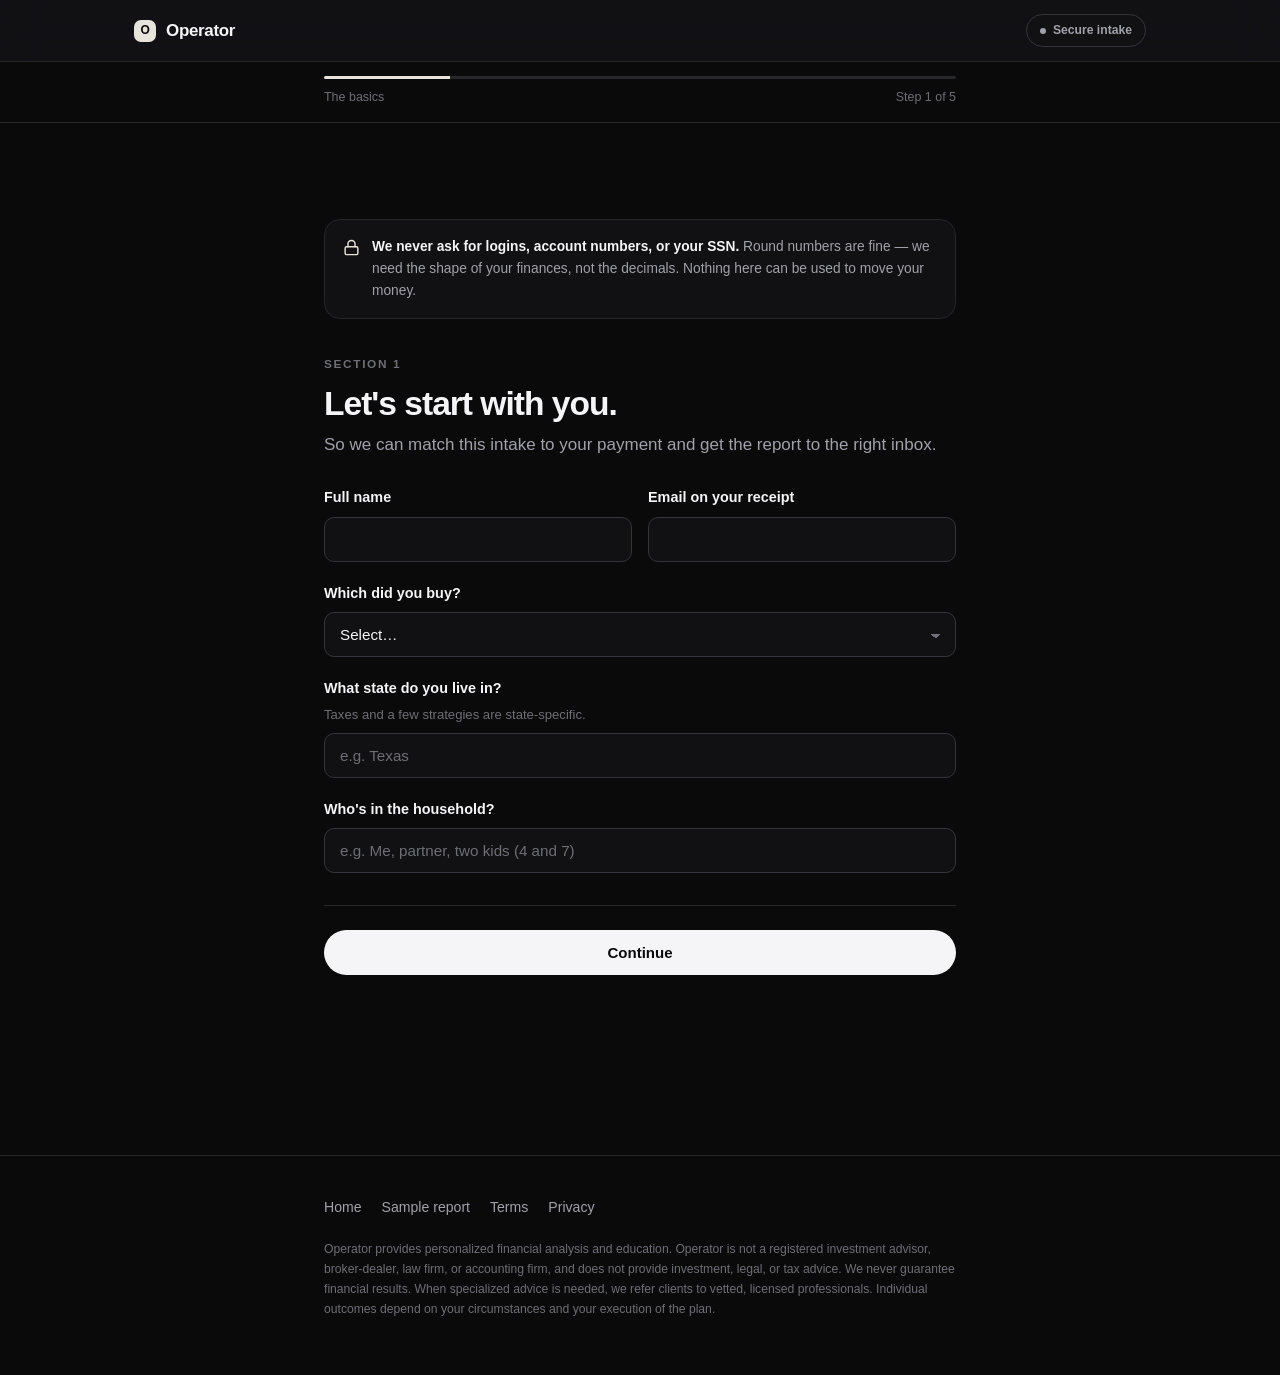
==== commit f8820a94: "Revert to the three-tier human-report model Reverts b6ed3ad. Back to $149 Snapshot / $349 Full Reset" ====
--- a/intake.html
+++ b/intake.html
@@ -4,7 +4,7 @@
 <meta charset="UTF-8" />
 <meta name="viewport" content="width=device-width, initial-scale=1.0" />
 <title>Your Intake — Operator</title>
-<meta name="description" content="Ten minutes of numbers, and your review is generated the moment you finish." />
+<meta name="description" content="Step two: tell us your numbers. About 15 minutes, and you never need a login or an account number." />
 <meta name="robots" content="noindex" />
 <link rel="stylesheet" href="assets/site.css" />
 <script src="config.js"></script>
@@ -40,7 +40,7 @@
 <nav class="nav">
   <div class="nav-inner">
     <a class="logo" href="index.html"><span class="logo-mark">O</span> <span data-brand>Operator</span></a>
-    <span class="tag accent"><span class="dot"></span> Paid · review generates at the end</span>
+    <span class="tag"><span class="dot"></span> Secure intake</span>
   </div>
 </nav>
 
@@ -54,29 +54,17 @@
 <div class="page">
 <div class="container narrow">
 
-  <!-- Shown when we have no record of a payment in this browser. This is a
-     courtesy gate, not access control — see LAUNCH.md for the server-side
-     verification upgrade. It stops honest confusion, not a determined user. -->
-<div id="paywall" style="display:none">
-  <div class="gate-wrap" style="text-align:center; padding:40px 0">
-    <span class="eyebrow">One step first</span>
-    <h1 style="margin-top:12px; font-size:clamp(1.8rem,5vw,2.6rem)">Your review starts with checkout.</h1>
-    <p style="margin-top:16px">Pay once, fill this in, and your full position review is generated on screen the moment you hit submit. No waiting, no email to check.</p>
-    <div style="display:flex; gap:12px; justify-content:center; flex-wrap:wrap; margin-top:30px">
-      <a href="#" class="btn btn-primary" data-checkout="instant">Get my instant review — <span data-price="instant">$29</span></a>
-      <a href="index.html" class="btn btn-secondary">What do I get?</a>
-    </div>
-    <p class="muted" style="margin-top:20px">Already paid on another device or browser? <a href="#" id="already-paid" style="color:var(--accent)">Continue to the intake</a>.</p>
-  </div>
-</div>
-
-<div id="form-wrap" style="display:none">
+  <div id="form-wrap">
   <div class="safe-note">
     <svg viewBox="0 0 24 24" fill="none" stroke="currentColor" stroke-width="2" stroke-linecap="round" stroke-linejoin="round"><rect x="3" y="11" width="18" height="11" rx="2"/><path d="M7 11V7a5 5 0 0 1 10 0v4"/></svg>
     <div><strong style="color:var(--text)">We never ask for logins, account numbers, or your SSN.</strong> Round numbers are fine — we need the shape of your finances, not the decimals. Nothing here can be used to move your money.</div>
   </div>
 
-  <form id="intake">
+  <!-- novalidate is deliberate: with native validation on, the browser refuses
+     to dispatch `submit` for an invalid form, so it never reaches our handler
+     and a bad field in a collapsed section fails in total silence. We validate
+     in JS instead, where we can reopen the right section and explain. -->
+  <form id="intake" novalidate>
 
     <!-- ========== 1 ========== -->
     <section class="sec active" data-name="The basics">
@@ -88,6 +76,15 @@
       <div class="field-row two">
         <div class="field"><label for="name">Full name</label><input type="text" id="name" name="name" required autocomplete="name" /></div>
         <div class="field"><label for="email">Email on your receipt</label><input type="email" id="email" name="email" required autocomplete="email" /></div>
+      </div>
+      <div class="field">
+        <label for="plan">Which did you buy?</label>
+        <select id="plan" name="plan" required>
+          <option value="">Select…</option>
+          <option value="The Snapshot">The Snapshot</option>
+          <option value="The Full Reset">The Full Reset</option>
+          <option value="Reset + Review">Reset + Review</option>
+        </select>
       </div>
       <div class="field">
         <label for="state">What state do you live in?</label>
@@ -123,11 +120,6 @@
         <textarea id="income_other" name="income_other" placeholder="e.g. ~$4,000 bonus each March; freelance $300–900 some months"></textarea>
       </div>
       <div class="field">
-        <label for="gross">Combined <em>gross</em> household income, per year</label>
-        <div class="hint">Before tax — the number on your offer letter. We need it to check whether you're leaving employer retirement match on the table, which is usually the single most valuable thing in the report.</div>
-        <div class="money-in"><span>$</span><input type="number" id="gross" name="income_gross_annual" min="0" step="any" placeholder="0" /></div>
-      </div>
-      <div class="field">
         <label for="income_stability">How steady is it?</label>
         <select id="income_stability" name="income_stability">
           <option value="">Select…</option>
@@ -164,11 +156,6 @@
         <div class="money-in"><span>$</span><input type="number" id="subs" name="cost_other" min="0" step="any" /></div>
       </div>
       <div class="field">
-        <label for="subs_unsure">Of that, how much are you <em>not sure</em> you still use?</label>
-        <div class="hint">Your honest guess at the subscriptions you couldn't name if asked. This one answer is usually the largest single thing we find.</div>
-        <div class="money-in"><span>$</span><input type="number" id="subs_unsure" name="subs_unsure" min="0" step="any" placeholder="0" /></div>
-      </div>
-      <div class="field">
         <label for="leak">Where does money disappear that annoys you?</label>
         <textarea id="leak" name="spending_leak" placeholder="Be honest — this is the most useful answer on the page."></textarea>
       </div>
@@ -198,17 +185,15 @@
         <div class="field"><label for="property">Home or property equity</label><div class="money-in"><span>$</span><input type="number" id="property" name="asset_property" min="0" step="any" placeholder="0" /></div></div>
       </div>
       <div class="field">
-        <label>Employer retirement match</label>
-        <div class="hint">Both numbers are on your benefits portal. If there's no match, leave them at 0. Worth two minutes of looking — this is where we most often find free money.</div>
-        <div class="field-row two">
-          <div><label for="contrib" style="font-size:0.8rem;color:var(--text-tertiary)">You contribute (% of pay)</label><input type="number" id="contrib" name="retirement_contrib_pct" min="0" max="100" step="any" placeholder="0" /></div>
-          <div><label for="match" style="font-size:0.8rem;color:var(--text-tertiary)">Employer matches up to (%)</label><input type="number" id="match" name="employer_match_pct" min="0" max="100" step="any" placeholder="0" /></div>
-        </div>
-      </div>
-      <div class="field">
-        <label for="refund">Last year's tax refund</label>
-        <div class="hint">A big refund means you overpaid all year. Leave at 0 if you owed or broke even.</div>
-        <div class="money-in"><span>$</span><input type="number" id="refund" name="tax_refund" min="0" step="any" placeholder="0" /></div>
+        <label for="employer_match">Does an employer match retirement contributions?</label>
+        <select id="employer_match" name="employer_match">
+          <option value="">Select…</option>
+          <option>Yes — and I'm getting the full match</option>
+          <option>Yes — but I'm not sure I'm getting all of it</option>
+          <option>Yes — and I'm not contributing</option>
+          <option>No match offered</option>
+          <option>I don't know</option>
+        </select>
       </div>
       <div class="field">
         <label for="credit">Credit score, if you know it</label>
@@ -251,15 +236,6 @@
         <textarea id="tried" name="tried" placeholder="Budgeting apps, spreadsheets, consolidation, a advisor who wanted to sell you something…"></textarea>
       </div>
       <div class="field">
-        <label for="has_will">Do you have a will?</label>
-        <select id="has_will" name="has_will">
-          <option value="">Select…</option>
-          <option>Yes</option>
-          <option>No</option>
-          <option>Not sure / it's out of date</option>
-        </select>
-      </div>
-      <div class="field">
         <label for="anything">Anything else we should know?</label>
         <div class="hint">Health situations, family obligations, a business, an inheritance, a divorce, a lawsuit — context changes the plan.</div>
         <textarea id="anything" name="anything_else"></textarea>
@@ -273,7 +249,7 @@
     <div class="nav-btns">
       <button type="button" class="btn btn-secondary" id="back" style="display:none">Back</button>
       <button type="button" class="btn btn-primary" id="next">Continue</button>
-      <button type="submit" class="btn btn-primary" id="submit" style="display:none">Generate my review →</button>
+      <button type="submit" class="btn btn-primary" id="submit" style="display:none">Send it in</button>
     </div>
   </form>
   </div>
@@ -306,59 +282,29 @@
 <script>
 (function () {
   var cfg = window.OPERATOR_CONFIG || {};
-  var KEY = "operator_intake_v2";
-  var PAID = "operator_paid_v1";
-  var form = document.getElementById("intake");
-
-  /* ---------- payment gate ----------
-     thanks.html (Stripe's redirect target) sets the flag. This is a courtesy
-     gate: it keeps people who wandered in from filling out a form they haven't
-     paid for. It is not access control and is not presented as such. */
-  function paid() {
-    try {
-      if (localStorage.getItem(PAID)) return true;
-      if (/[?&](paid|session_id)=/.test(location.search)) {
-        localStorage.setItem(PAID, "1");
-        return true;
-      }
-    } catch (e) { return true; }   // storage blocked: don't strand the client
-    return false;
-  }
-  if (!paid()) {
-    document.getElementById("paywall").style.display = "";
-    document.querySelector(".progress").style.display = "none";
-    document.querySelector(".safe-note").style.display = "none";
-    document.getElementById("already-paid").addEventListener("click", function (e) {
-      e.preventDefault();
-      try { localStorage.setItem(PAID, "1"); } catch (er) {}
-      location.reload();
-    });
-    return;
-  }
-  document.getElementById("form-wrap").style.display = "";
-
-  /* ---------- stepper ---------- */
   var secs = Array.prototype.slice.call(document.querySelectorAll(".sec"));
   var i = 0;
   var bar = document.getElementById("bar");
   var back = document.getElementById("back"), next = document.getElementById("next"), submit = document.getElementById("submit");
-
-  /* ---------- debt rows ---------- */
-  var debtsEl = document.getElementById("debts"), n = 0;
+  var form = document.getElementById("intake");
+
+  /* ---- debt rows ---- */
+  var debts = document.getElementById("debts"), n = 0;
   function addDebt() {
     n++;
     var d = document.createElement("div");
     d.className = "repeat-row";
     d.innerHTML =
-      '<div><label>What is it?</label><input type="text" name="debt_' + n + '_name" placeholder="Visa, car loan, student loan…" /></div>' +
+      '<div><label>What is it?</label><input type="text" name="debt_' + n + '_name" placeholder="Chase card" /></div>' +
       '<div><label>Balance</label><input type="number" name="debt_' + n + '_balance" min="0" step="any" placeholder="0" /></div>' +
       '<div><label>Rate %</label><input type="number" name="debt_' + n + '_rate" min="0" step="any" placeholder="0" /></div>' +
       '<div><label>Min / mo</label><input type="number" name="debt_' + n + '_min" min="0" step="any" placeholder="0" /></div>';
-    debtsEl.appendChild(d);
+    debts.appendChild(d);
   }
   addDebt(); addDebt(); addDebt();
   document.getElementById("add-debt").addEventListener("click", addDebt);
 
+  /* ---- stepper ---- */
   function show(k) {
     secs[i].classList.remove("active");
     i = k;
@@ -384,85 +330,45 @@
   bar.style.width = (1 / secs.length * 100) + "%";
   document.getElementById("step-count").textContent = "Step 1 of " + secs.length;
 
-  /* ---------- collect into the shape the engine expects ---------- */
-  function collect() {
-    var o = { debts: [], goals: [] };
-    var raw = {};
-    new FormData(form).forEach(function (v, k) {
-      if (k === "goals") { o.goals.push(v); return; }
-      raw[k] = v;
-    });
-    var byIndex = {};
-    Object.keys(raw).forEach(function (k) {
-      var m = k.match(/^debt_(\d+)_(name|balance|rate|min)$/);
-      if (m) {
-        byIndex[m[1]] = byIndex[m[1]] || {};
-        byIndex[m[1]][m[2]] = raw[k];
-      } else {
-        o[k] = raw[k];
-      }
-    });
-    Object.keys(byIndex).forEach(function (idx) {
-      var d = byIndex[idx];
-      if (parseFloat(d.balance) > 0) {
-        o.debts.push({
-          name: (d.name || "").trim() || "Unnamed debt",
-          balance: d.balance, rate: d.rate, min: d.min
-        });
-      }
-    });
-    return o;
-  }
-
+  /* ---- don't lose a half-filled intake ---- */
+  var KEY = "operator_intake_v1";
   function save() {
-    try { localStorage.setItem(KEY, JSON.stringify(collect())); } catch (e) {}
+    try {
+      var o = {};
+      new FormData(form).forEach(function (v, k) { o[k] = o[k] ? o[k] + ", " + v : v; });
+      localStorage.setItem(KEY, JSON.stringify(o));
+    } catch (e) {}
   }
   function restore() {
     try {
       var o = JSON.parse(localStorage.getItem(KEY) || "{}");
       Object.keys(o).forEach(function (k) {
-        if (k === "debts" || k === "goals") return;
         var el = form.elements[k];
-        if (!el || el.type === "checkbox" || el.length) return;
+        if (!el) return;
+        if (el.type === "checkbox" || el.length) return;
         el.value = o[k];
       });
-      (o.debts || []).forEach(function (d, idx) {
-        while (idx + 1 > n) addDebt();
-        ["name", "balance", "rate", "min"].forEach(function (f) {
-          var el = form.elements["debt_" + (idx + 1) + "_" + f];
-          if (el) el.value = d[f];
-        });
-      });
-      (o.goals || []).forEach(function (g) {
-        form.querySelectorAll('input[name="goals"]').forEach(function (el) { if (el.value === g) el.checked = true; });
-      });
     } catch (e) {}
   }
   restore();
   form.addEventListener("input", save);
 
-  /* ---------- a readable copy for the operator's own inbox ---------- */
-  function summarize(o) {
+  /* ---- readable summary (fallback + your own inbox) ---- */
+  function summarize() {
+    var o = {};
+    new FormData(form).forEach(function (v, k) { if (v !== "") o[k] = o[k] ? o[k] + ", " + v : v; });
     var lines = ["OPERATOR INTAKE — " + (o.name || "unnamed"), "Submitted " + new Date().toLocaleString(), ""];
     Object.keys(o).forEach(function (k) {
-      if (k === "consent" || k === "debts" || k === "goals" || o[k] === "") return;
+      if (k === "consent") return;
       lines.push(k.replace(/_/g, " ").replace(/\b\w/g, function (c) { return c.toUpperCase(); }) + ": " + o[k]);
     });
-    if (o.goals.length) lines.push("Goals: " + o.goals.join(", "));
-    if (o.debts.length) {
-      lines.push("", "Debts:");
-      o.debts.forEach(function (d) {
-        lines.push("  - " + d.name + ": $" + d.balance + " @ " + (d.rate || 0) + "%, min $" + (d.min || 0));
-      });
-    }
-    return lines.join("\n");
-  }
-
-  /* ---------- submit → save → straight to the generated review ---------- */
-  /* Jump back to whichever section holds the first invalid field and say so.
-     Without this, a bad value in a collapsed section makes the submit button
-     do nothing at all — the browser cannot focus a hidden control to complain,
-     so the client just clicks and clicks. */
+    return { text: lines.join("\n"), data: o };
+  }
+
+  /* A required or malformed field in a COLLAPSED section cannot be focused by
+     the browser, so native validation blocks the submit and shows the client
+     nothing at all — they click and click with no explanation. Walk the whole
+     form, jump back to the offending section, and say what's wrong. */
   function validateAll() {
     if (form.checkValidity()) return true;
     var bad = null;
@@ -470,8 +376,7 @@
       if (!bad && !el.checkValidity()) bad = el;
     });
     if (!bad) return true;
-    var sec = bad.closest(".sec");
-    var idx = secs.indexOf(sec);
+    var idx = secs.indexOf(bad.closest(".sec"));
     if (idx >= 0 && idx !== i) show(idx);
     setTimeout(function () { bad.focus(); bad.reportValidity(); }, 60);
     return false;
@@ -480,29 +385,57 @@
   form.addEventListener("submit", function (e) {
     e.preventDefault();
     if (!valid() || !validateAll()) return;
-    var o = collect();
+    var s = summarize();
+    var endpoint = cfg.intakeFormEndpoint || cfg.emailFormEndpoint;
     submit.disabled = true;
-    submit.textContent = "Building your review…";
-
-    try { localStorage.setItem(KEY, JSON.stringify(o)); } catch (er) {}
-
-    // Send a copy to the operator so the human-review upgrade has the intake
-    // on file. Fire and forget — the client's report never waits on this.
-    var endpoint = cfg.intakeFormEndpoint || cfg.emailFormEndpoint;
+    submit.textContent = "Sending…";
+
+    function finish(sent) {
+      try { localStorage.removeItem(KEY); } catch (er) {}
+      document.getElementById("form-wrap").style.display = "none";
+      document.querySelector(".progress").style.display = "none";
+      document.getElementById("done").classList.add("show");
+      if (!sent) {
+        var mail = cfg.contactEmail || "";
+        document.getElementById("fallback").style.display = "block";
+        document.getElementById("summary").textContent = s.text;
+        var a = document.getElementById("fallback-email");
+        a.textContent = mail;
+        a.href = "mailto:" + mail + "?subject=" + encodeURIComponent("Operator intake — " + (s.data.name || "")) + "&body=" + encodeURIComponent(s.text);
+      } else {
+        var t = (cfg.turnaround || {});
+        var days = s.data.plan === "The Snapshot" ? (t.snapshot || "2 business days") : (t.fullReset || "5 business days");
+        document.getElementById("done-copy").textContent =
+          "Your report is being built now. Expect it within " + days + ", by email. Check your spam folder once, just in case.";
+      }
+      window.scrollTo({ top: 0, behavior: "smooth" });
+    }
+
     if (endpoint) {
-      try {
-        var payload = JSON.parse(JSON.stringify(o));
-        payload._summary = summarize(o);
-        payload._subject = "Operator intake — " + (o.name || "new client");
-        fetch(endpoint, {
-          method: "POST",
-          headers: { "Accept": "application/json", "Content-Type": "application/json" },
-          body: JSON.stringify(payload)
-        }).catch(function () {});
-      } catch (er) {}
+      var payload = s.data;
+      payload._summary = s.text;
+      payload._subject = "Operator intake — " + (s.data.name || "new client");
+      fetch(endpoint, {
+        method: "POST",
+        headers: { "Accept": "application/json", "Content-Type": "application/json" },
+        body: JSON.stringify(payload)
+      }).then(function (r) { finish(r.ok); }).catch(function () { finish(false); });
+    } else {
+      finish(false);
     }
-
-    setTimeout(function () { location.href = "report.html"; }, 350);
+  });
+
+  document.getElementById("copy-btn").addEventListener("click", function () {
+    var t = document.getElementById("summary").textContent;
+    var btn = this;
+    function ok() { btn.textContent = "Copied"; setTimeout(function () { btn.textContent = "Copy my answers"; }, 2000); }
+    if (navigator.clipboard) { navigator.clipboard.writeText(t).then(ok, ok); }
+    else {
+      var ta = document.createElement("textarea");
+      ta.value = t; document.body.appendChild(ta); ta.select();
+      try { document.execCommand("copy"); } catch (e) {}
+      document.body.removeChild(ta); ok();
+    }
   });
 })();
 </script>
